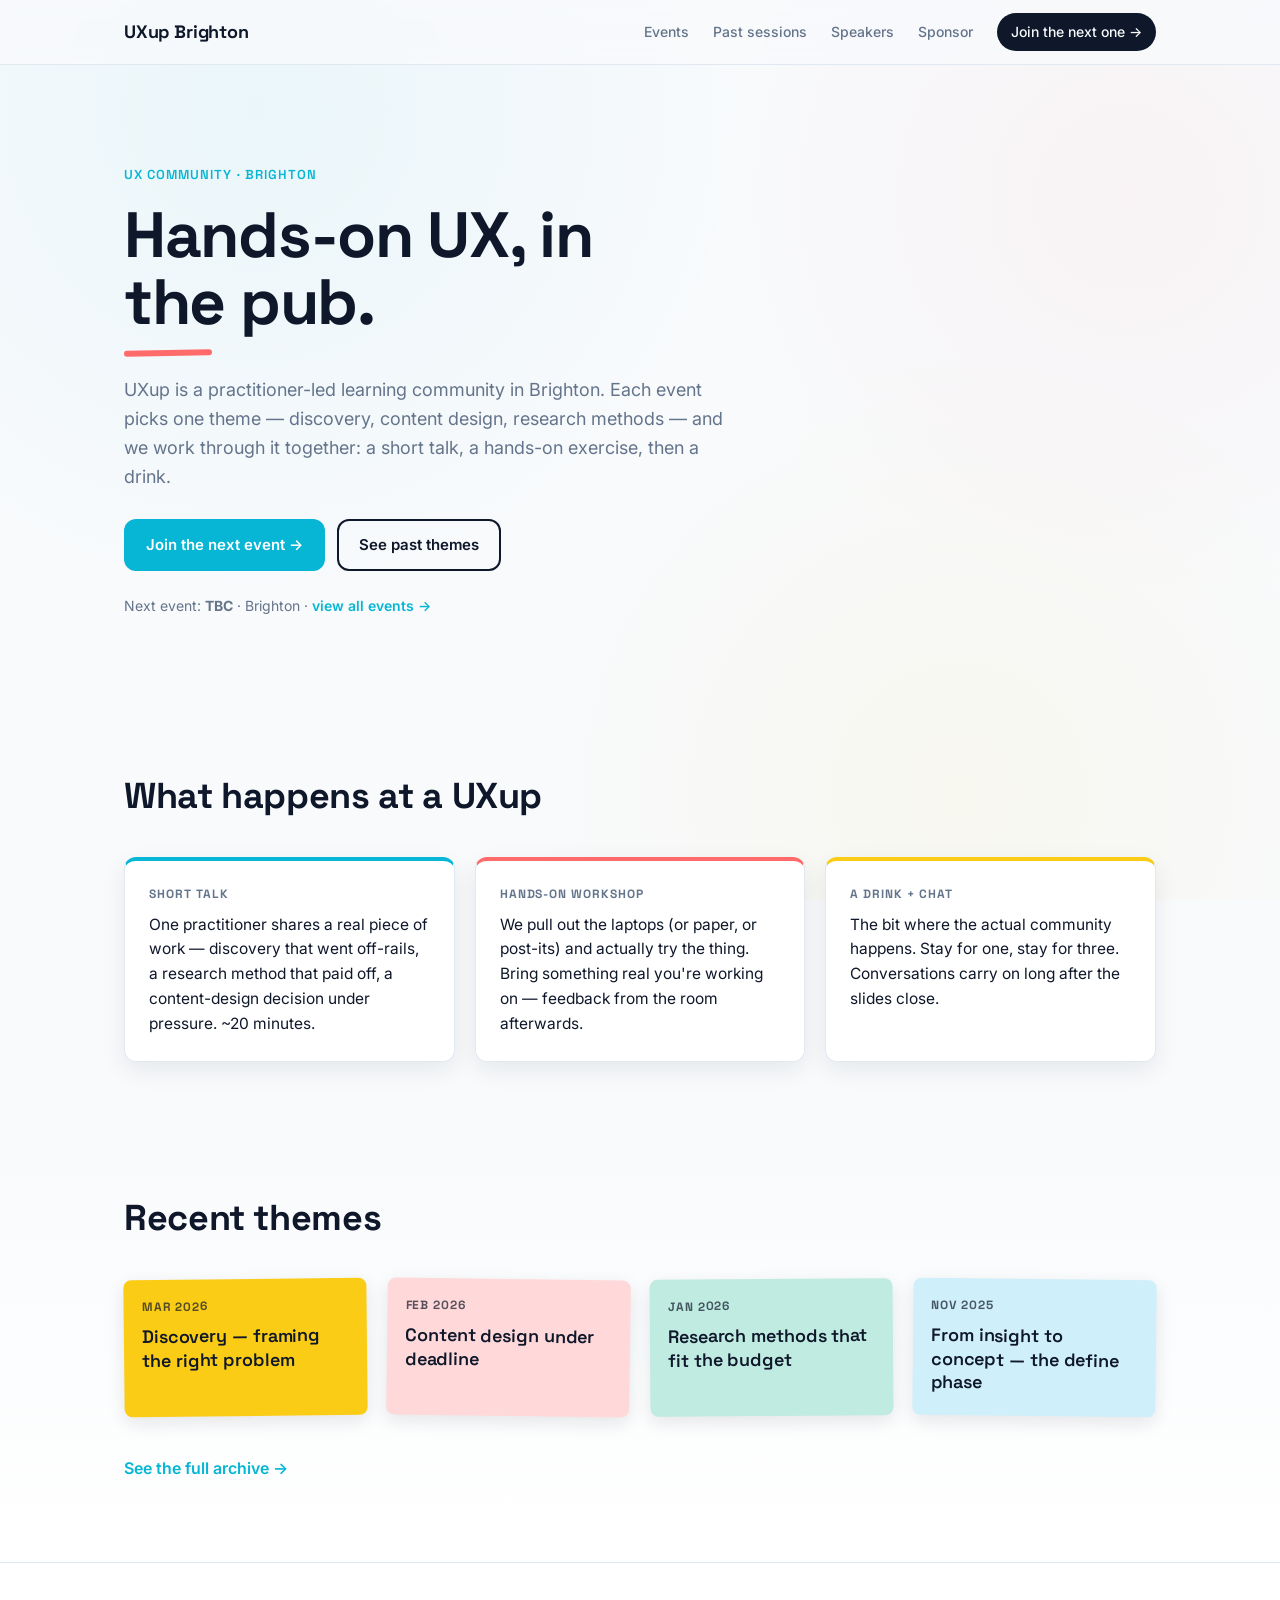
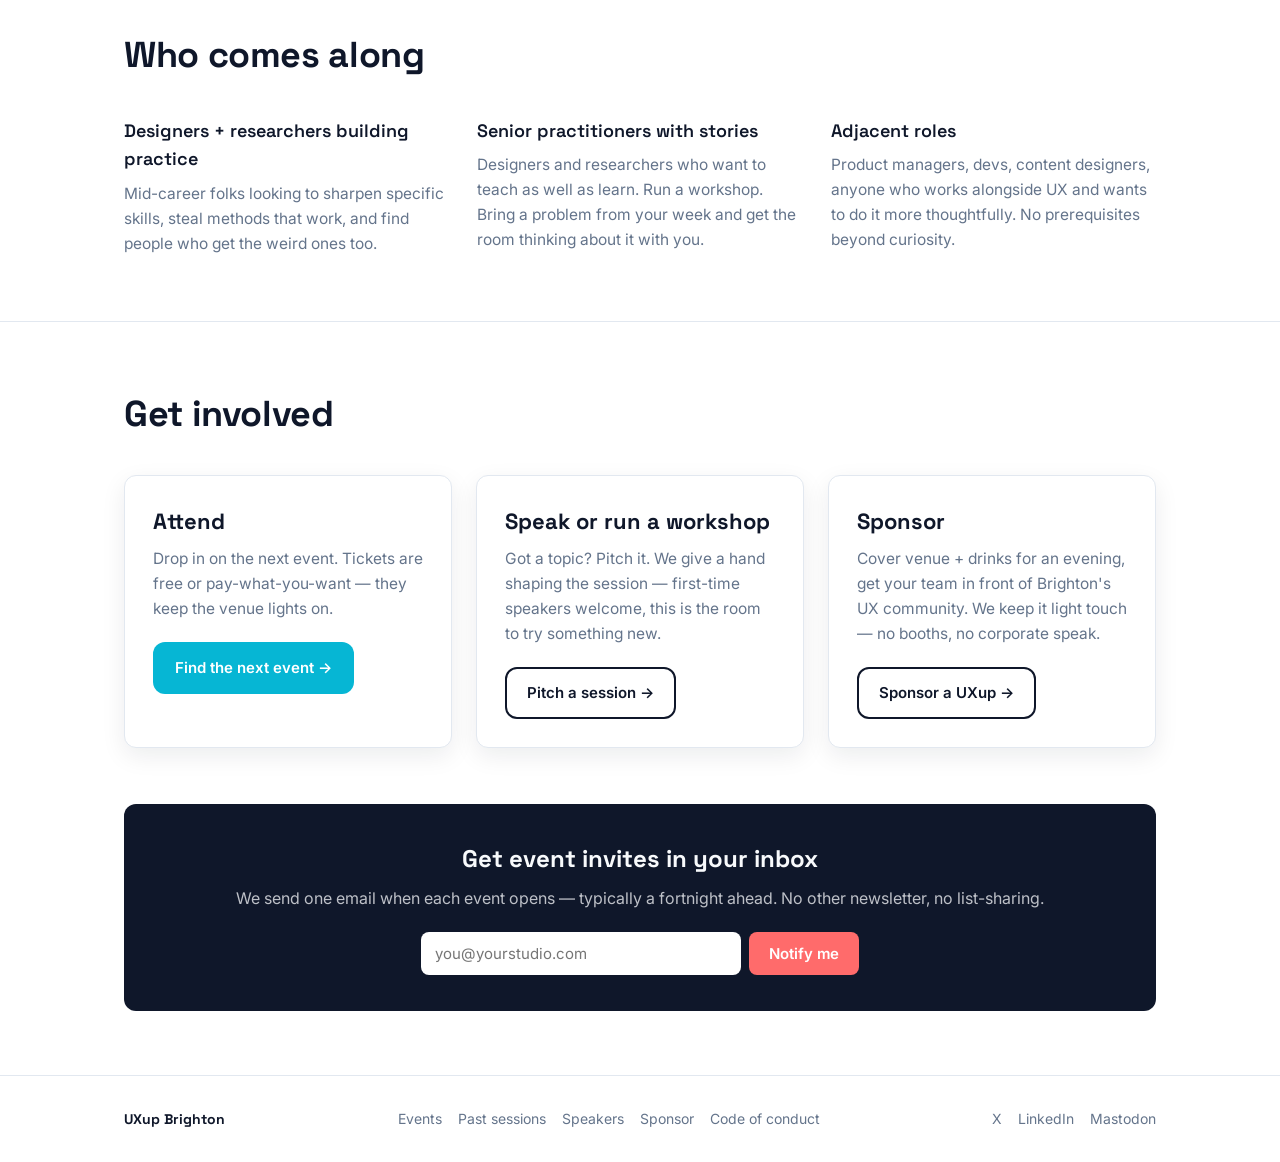
==== index.html @ c81ea47d "initial uxup brighton demo site One-page static site for the 2026-04-30 UX-designers presentation. E" ====
<!DOCTYPE html>
<html lang="en">
  <head>
    <meta charset="UTF-8" />
    <meta name="viewport" content="width=device-width, initial-scale=1.0" />
    <title>UXup Brighton — hands-on UX learning, in the pub</title>
    <meta
      name="description"
      content="UXup Brighton is a practitioner-led UX learning community. Talks, workshops, and a drink — applied skills in a friendly room."
    />
    <meta property="og:title" content="UXup Brighton" />
    <meta
      property="og:description"
      content="Hands-on UX learning community in Brighton — talks, workshops, and a drink."
    />
    <meta property="og:type" content="website" />
    <link rel="stylesheet" href="/styles.css?v=1" />
  </head>
  <body>
    <header class="topbar">
      <div class="container topbar__inner">
        <a class="brand" href="/">
          <span class="brand__name">UXup Brighton</span>
        </a>
        <nav class="topbar__nav">
          <!-- Fake doors: every link goes to a placeholder so we can
               see which ones reviewers click most. -->
          <a href="/events" data-fake-door>Events</a>
          <a href="/past" data-fake-door>Past sessions</a>
          <a href="/speakers" data-fake-door>Speakers</a>
          <a href="/sponsor" data-fake-door>Sponsor</a>
          <a href="#join" class="topbar__cta">Join the next one →</a>
        </nav>
      </div>
    </header>

    <main>
      <!-- Hero -->
      <section class="hero">
        <div class="container">
          <span class="kicker">UX community · Brighton</span>
          <h1 class="hero__title">
            Hands-on UX, in the pub.
          </h1>
          <p class="hero__sub">
            UXup is a practitioner-led learning community in Brighton.
            Each event picks one theme — discovery, content design,
            research methods — and we work through it together: a
            short talk, a hands-on exercise, then a drink.
          </p>
          <div class="hero__cta">
            <a href="#join" class="btn btn--primary">Join the next event →</a>
            <a href="/past" data-fake-door class="btn btn--ghost">See past themes</a>
          </div>
          <p class="hero__meta">
            Next event: <strong>TBC</strong> · Brighton ·
            <a href="/events" data-fake-door>view all events →</a>
          </p>
        </div>
      </section>

      <!-- Format -->
      <section class="section" id="format">
        <div class="container">
          <h2 class="section__title">What happens at a UXup</h2>
          <div class="cards">
            <div class="card">
              <div class="card__label">Short talk</div>
              <p>
                One practitioner shares a real piece of work — discovery
                that went off-rails, a research method that paid off, a
                content-design decision under pressure. ~20 minutes.
              </p>
            </div>
            <div class="card">
              <div class="card__label">Hands-on workshop</div>
              <p>
                We pull out the laptops (or paper, or post-its) and
                actually try the thing. Bring something real you're
                working on — feedback from the room afterwards.
              </p>
            </div>
            <div class="card">
              <div class="card__label">A drink + chat</div>
              <p>
                The bit where the actual community happens. Stay for
                one, stay for three. Conversations carry on long after
                the slides close.
              </p>
            </div>
          </div>
        </div>
      </section>

      <!-- Themes -->
      <section class="section section--themes">
        <div class="container">
          <h2 class="section__title">Recent themes</h2>
          <ul class="themes">
            <li>
              <span class="themes__date">Mar 2026</span>
              <span class="themes__title">Discovery — framing the right problem</span>
            </li>
            <li>
              <span class="themes__date">Feb 2026</span>
              <span class="themes__title">Content design under deadline</span>
            </li>
            <li>
              <span class="themes__date">Jan 2026</span>
              <span class="themes__title">Research methods that fit the budget</span>
            </li>
            <li>
              <span class="themes__date">Nov 2025</span>
              <span class="themes__title">From insight to concept — the define phase</span>
            </li>
          </ul>
          <p>
            <a href="/past" data-fake-door class="link">
              See the full archive →
            </a>
          </p>
        </div>
      </section>

      <!-- Who it's for -->
      <section class="section section--alt">
        <div class="container">
          <h2 class="section__title">Who comes along</h2>
          <div class="audience">
            <div class="audience__col">
              <h3>Designers + researchers building practice</h3>
              <p>
                Mid-career folks looking to sharpen specific skills,
                steal methods that work, and find people who get the
                weird ones too.
              </p>
            </div>
            <div class="audience__col">
              <h3>Senior practitioners with stories</h3>
              <p>
                Designers and researchers who want to teach as well as
                learn. Run a workshop. Bring a problem from your week
                and get the room thinking about it with you.
              </p>
            </div>
            <div class="audience__col">
              <h3>Adjacent roles</h3>
              <p>
                Product managers, devs, content designers, anyone who
                works alongside UX and wants to do it more thoughtfully.
                No prerequisites beyond curiosity.
              </p>
            </div>
          </div>
        </div>
      </section>

      <!-- Get involved -->
      <section class="section section--cta" id="join">
        <div class="container">
          <h2 class="section__title">Get involved</h2>
          <div class="involved">
            <div class="involved__col">
              <h3>Attend</h3>
              <p>
                Drop in on the next event. Tickets are free or
                pay-what-you-want — they keep the venue lights on.
              </p>
              <a href="/events" data-fake-door class="btn btn--primary">
                Find the next event →
              </a>
            </div>
            <div class="involved__col">
              <h3>Speak or run a workshop</h3>
              <p>
                Got a topic? Pitch it. We give a hand shaping the
                session — first-time speakers welcome, this is the
                room to try something new.
              </p>
              <a href="/speakers" data-fake-door class="btn btn--ghost">
                Pitch a session →
              </a>
            </div>
            <div class="involved__col">
              <h3>Sponsor</h3>
              <p>
                Cover venue + drinks for an evening, get your team in
                front of Brighton's UX community. We keep it light
                touch — no booths, no corporate speak.
              </p>
              <a href="/sponsor" data-fake-door class="btn btn--ghost">
                Sponsor a UXup →
              </a>
            </div>
          </div>

          <!-- Newsletter fake-door form -->
          <div class="newsletter">
            <h3>Get event invites in your inbox</h3>
            <p>
              We send one email when each event opens — typically a
              fortnight ahead. No other newsletter, no list-sharing.
            </p>
            <form class="newsletter__form" data-fake-door onsubmit="event.preventDefault(); alert('Thanks — we’ll be in touch when the next event opens.');">
              <input
                type="email"
                required
                placeholder="you@yourstudio.com"
                aria-label="email"
              />
              <button type="submit">Notify me</button>
            </form>
          </div>
        </div>
      </section>
    </main>

    <footer class="footer">
      <div class="container footer__inner">
        <div class="footer__brand">UXup Brighton</div>
        <nav class="footer__nav">
          <a href="/events" data-fake-door>Events</a>
          <a href="/past" data-fake-door>Past sessions</a>
          <a href="/speakers" data-fake-door>Speakers</a>
          <a href="/sponsor" data-fake-door>Sponsor</a>
          <a href="/code-of-conduct" data-fake-door>Code of conduct</a>
        </nav>
        <div class="footer__social">
          <a href="/x" data-fake-door aria-label="X / Twitter">X</a>
          <a href="/linkedin" data-fake-door aria-label="LinkedIn">LinkedIn</a>
          <a href="/mastodon" data-fake-door aria-label="Mastodon">Mastodon</a>
        </div>
      </div>
    </footer>

    <!-- feedbakkr embed.
         data-site-id is a placeholder — swap for the real public_key
         once the UXup site is provisioned in admin.feedbakkr.io.
         data-api-base points at production.

         Tonight's flow: the site is configured in 'gated' launcher
         mode, so the launcher only renders for visitors who arrive via
         the review link the host shares (e.g.
         https://uxup-site.netlify.app/?fbk=1&fbk_group=ux-night-2026-04-30).
         That keeps the launcher invisible to anyone who stumbles onto
         the page later. -->
    <script
      src="/feedbakkr.iife.js"
      data-site-id="REPLACE_WITH_UXUP_SITE_PUBLIC_KEY"
      data-api-base="https://api.feedbakkr.io"
      defer
    ></script>
  </body>
</html>
---- styles.css ----
/* UXup Brighton — visual identity per the brand brief.
   Anchor: hands-on UX learning in a social, local, human environment.
   Style: practical / friendly / Brighton creative / collaborative.
   Reference frame: Miro + Notion + indie-community sites (not SaaS polish). */

@import url("https://fonts.googleapis.com/css2?family=Inter:wght@400;500;600;700&family=Space+Grotesk:wght@500;600;700&display=swap");

:root {
  /* Core */
  --color-text: #0F172A;        /* deep navy — anchor */
  --color-primary: #06B6D4;     /* bright cyan — links, primary CTAs */
  --color-accent: #FF6B6B;      /* coral — highlights, secondary CTA */

  /* Secondary (Brighton + creativity) */
  --color-yellow: #FACC15;      /* sun yellow — workshop / discovery tag */
  --color-mint:   #34D399;      /* soft mint — research / process tag */

  /* Neutrals */
  --color-bg:    #F8FAFC;
  --color-muted: #64748B;
  --color-line:  #E2E8F0;
  --color-card:  #FFFFFF;

  --radius: 12px;
  --radius-sm: 8px;
  --radius-pill: 999px;

  --shadow:    0 8px 24px rgba(15, 23, 42, 0.08);
  --shadow-lg: 0 16px 40px rgba(15, 23, 42, 0.10);

  --font-body:    "Inter", system-ui, -apple-system, "Helvetica Neue", Arial, sans-serif;
  --font-heading: "Space Grotesk", "Inter", system-ui, sans-serif;
}

* { box-sizing: border-box; }
html, body { margin: 0; padding: 0; }

body {
  font-family: var(--font-body);
  font-size: 16px;
  line-height: 1.6;
  color: var(--color-text);
  background: var(--color-bg);
  /* Soft flow-diagram background — extremely subtle, sets the
     "workshop / collaborative" tone without distracting. */
  background-image:
    radial-gradient(circle at 20% 12%, rgba(6, 182, 212, 0.06) 0, transparent 38%),
    radial-gradient(circle at 88% 22%, rgba(255, 107, 107, 0.05) 0, transparent 32%),
    radial-gradient(circle at 75% 88%, rgba(250, 204, 21, 0.05) 0, transparent 36%);
  background-attachment: fixed;
}

a { color: var(--color-primary); text-decoration: none; }
a:hover { text-decoration: underline; }

img { max-width: 100%; display: block; }

.container {
  max-width: 1080px;
  margin: 0 auto;
  padding: 0 24px;
}

/* ---- Topbar ---- */
.topbar {
  border-bottom: 1px solid var(--color-line);
  background: rgba(248, 250, 252, 0.85);
  backdrop-filter: saturate(140%) blur(8px);
  -webkit-backdrop-filter: saturate(140%) blur(8px);
  position: sticky; top: 0; z-index: 50;
}
.topbar__inner {
  display: flex;
  align-items: center;
  justify-content: space-between;
  height: 64px;
}
.brand {
  display: inline-flex;
  align-items: center;
  gap: 10px;
  text-decoration: none;
  color: var(--color-text);
}
.brand__name {
  font-family: var(--font-heading);
  font-weight: 700;
  font-size: 18px;
  letter-spacing: -0.01em;
}
.topbar__nav {
  display: flex;
  align-items: center;
  gap: 24px;
}
.topbar__nav a {
  color: var(--color-muted);
  font-size: 14px;
  font-weight: 500;
}
.topbar__nav a:hover { color: var(--color-text); text-decoration: none; }
.topbar__cta {
  background: var(--color-text);
  color: var(--color-bg) !important;
  padding: 8px 14px;
  border-radius: var(--radius-pill);
  font-weight: 600;
  font-size: 14px;
}
.topbar__cta:hover { color: var(--color-bg); text-decoration: none; opacity: 0.9; }

/* ---- Hero ---- */
.hero {
  padding: 96px 0 72px;
  position: relative;
}
.kicker {
  display: inline-block;
  font-family: var(--font-heading);
  font-size: 13px;
  font-weight: 600;
  color: var(--color-primary);
  text-transform: uppercase;
  letter-spacing: 0.08em;
  margin-bottom: 16px;
}
.hero__title {
  font-family: var(--font-heading);
  font-size: clamp(40px, 6vw, 64px);
  font-weight: 700;
  line-height: 1.05;
  letter-spacing: -0.02em;
  margin: 0 0 20px;
  max-width: 14ch;
}
.hero__title::after {
  /* hand-drawn underline accent on the headline */
  content: "";
  display: block;
  width: 88px;
  height: 6px;
  border-radius: var(--radius-pill);
  background: var(--color-accent);
  margin-top: 14px;
  transform: rotate(-1deg);
}
.hero__sub {
  font-size: 18px;
  color: var(--color-muted);
  max-width: 56ch;
  margin: 0 0 28px;
}
.hero__cta {
  display: flex;
  gap: 12px;
  flex-wrap: wrap;
  margin-bottom: 24px;
}
.hero__meta {
  font-size: 14px;
  color: var(--color-muted);
}
.hero__meta a { font-weight: 600; }

/* ---- Buttons ---- */
.btn {
  display: inline-flex;
  align-items: center;
  gap: 8px;
  font-family: var(--font-body);
  font-weight: 600;
  font-size: 15px;
  padding: 12px 20px;
  border-radius: var(--radius);
  text-decoration: none;
  border: 2px solid transparent;
  transition: transform 0.12s ease, box-shadow 0.12s ease, background 0.12s ease;
  cursor: pointer;
}
.btn:hover { text-decoration: none; transform: translateY(-1px); box-shadow: var(--shadow); }
.btn:active { transform: translateY(0); box-shadow: none; }
.btn--primary {
  background: var(--color-primary);
  color: white;
}
.btn--primary:hover { background: #0891B2; color: white; }
.btn--ghost {
  background: transparent;
  color: var(--color-text);
  border-color: var(--color-text);
}
.btn--ghost:hover { background: var(--color-text); color: var(--color-bg); }

/* ---- Sections ---- */
.section {
  padding: 64px 0;
}
.section--alt {
  background: white;
  border-top: 1px solid var(--color-line);
  border-bottom: 1px solid var(--color-line);
}
.section--themes {
  background: linear-gradient(180deg, var(--color-bg) 0%, white 100%);
}
.section--cta {
  background: white;
}
.section__title {
  font-family: var(--font-heading);
  font-size: clamp(28px, 3.5vw, 36px);
  font-weight: 700;
  letter-spacing: -0.01em;
  margin: 0 0 32px;
}

/* ---- Cards row ("What happens at a UXup") ---- */
.cards {
  display: grid;
  grid-template-columns: repeat(auto-fit, minmax(260px, 1fr));
  gap: 20px;
}
.card {
  background: var(--color-card);
  border: 1px solid var(--color-line);
  border-top: 4px solid var(--color-primary);
  border-radius: var(--radius);
  padding: 24px;
  box-shadow: var(--shadow);
  transition: transform 0.12s ease, box-shadow 0.12s ease;
}
.card:hover { transform: translateY(-2px); box-shadow: var(--shadow-lg); }
.card:nth-child(2) { border-top-color: var(--color-accent); }
.card:nth-child(3) { border-top-color: var(--color-yellow); }
.card__label {
  font-family: var(--font-heading);
  font-size: 12px;
  font-weight: 700;
  text-transform: uppercase;
  letter-spacing: 0.08em;
  color: var(--color-muted);
  margin-bottom: 8px;
}
.card p {
  margin: 0;
  font-size: 15.5px;
  line-height: 1.6;
}

/* ---- Themes — sticky-note motif ---- */
.themes {
  list-style: none;
  padding: 0;
  margin: 0;
  display: grid;
  grid-template-columns: repeat(auto-fit, minmax(240px, 1fr));
  gap: 20px;
}
.themes li {
  background: var(--color-yellow);
  border-radius: var(--radius-sm);
  padding: 18px 18px 22px;
  box-shadow: 0 6px 18px rgba(15, 23, 42, 0.10);
  transform: rotate(-0.6deg);
  transition: transform 0.18s ease;
  display: flex;
  flex-direction: column;
  gap: 8px;
}
.themes li:nth-child(2) { background: #FFD9D9; transform: rotate(0.8deg); }   /* coral wash */
.themes li:nth-child(3) { background: #BFEBE0; transform: rotate(-0.4deg); }  /* mint wash */
.themes li:nth-child(4) { background: #CFEFFA; transform: rotate(0.6deg); }   /* cyan wash */
.themes li:hover { transform: rotate(0) translateY(-2px); }
.themes__date {
  font-family: var(--font-heading);
  font-size: 12px;
  font-weight: 700;
  text-transform: uppercase;
  letter-spacing: 0.08em;
  color: var(--color-text);
  opacity: 0.7;
}
.themes__title {
  font-family: var(--font-heading);
  font-size: 18px;
  font-weight: 600;
  letter-spacing: -0.005em;
  line-height: 1.3;
}

.link {
  font-weight: 600;
  color: var(--color-primary);
  display: inline-block;
  margin-top: 24px;
}

/* ---- Audience columns ---- */
.audience {
  display: grid;
  grid-template-columns: repeat(auto-fit, minmax(260px, 1fr));
  gap: 28px;
}
.audience__col h3 {
  font-family: var(--font-heading);
  font-size: 18px;
  font-weight: 600;
  margin: 0 0 8px;
}
.audience__col p {
  margin: 0;
  font-size: 15.5px;
  color: var(--color-muted);
}

/* ---- Get involved ---- */
.involved {
  display: grid;
  grid-template-columns: repeat(auto-fit, minmax(260px, 1fr));
  gap: 24px;
  margin-bottom: 56px;
}
.involved__col {
  background: var(--color-card);
  border: 1px solid var(--color-line);
  border-radius: var(--radius);
  padding: 28px;
  box-shadow: var(--shadow);
}
.involved__col h3 {
  font-family: var(--font-heading);
  font-size: 22px;
  margin: 0 0 8px;
}
.involved__col p {
  font-size: 15.5px;
  color: var(--color-muted);
  margin: 0 0 20px;
}

/* ---- Newsletter (fake-door form) ---- */
.newsletter {
  background: var(--color-text);
  color: var(--color-bg);
  border-radius: var(--radius);
  padding: 36px 32px;
  text-align: center;
}
.newsletter h3 {
  font-family: var(--font-heading);
  font-size: 24px;
  margin: 0 0 8px;
}
.newsletter p {
  margin: 0 0 20px;
  color: rgba(248, 250, 252, 0.75);
}
.newsletter__form {
  display: flex;
  gap: 8px;
  justify-content: center;
  flex-wrap: wrap;
}
.newsletter__form input[type="email"] {
  flex: 1;
  max-width: 320px;
  font-family: var(--font-body);
  font-size: 15px;
  padding: 12px 14px;
  border-radius: var(--radius-sm);
  border: 0;
}
.newsletter__form button {
  font-family: var(--font-body);
  font-weight: 600;
  font-size: 15px;
  padding: 12px 20px;
  border-radius: var(--radius-sm);
  border: 0;
  background: var(--color-accent);
  color: white;
  cursor: pointer;
}
.newsletter__form button:hover { background: #ef4444; }

/* ---- Footer ---- */
.footer {
  border-top: 1px solid var(--color-line);
  padding: 32px 0;
  background: white;
}
.footer__inner {
  display: flex;
  flex-wrap: wrap;
  align-items: center;
  justify-content: space-between;
  gap: 16px;
  font-size: 14px;
  color: var(--color-muted);
}
.footer__brand {
  font-family: var(--font-heading);
  font-weight: 700;
  color: var(--color-text);
}
.footer__nav, .footer__social {
  display: flex;
  gap: 16px;
  flex-wrap: wrap;
}
.footer__nav a, .footer__social a {
  color: var(--color-muted);
}
.footer__nav a:hover, .footer__social a:hover {
  color: var(--color-text);
  text-decoration: none;
}

/* ---- Mobile tightening ---- */
@media (max-width: 640px) {
  .topbar__nav { gap: 12px; }
  .topbar__nav a:not(.topbar__cta) { display: none; }
  .hero { padding: 56px 0 48px; }
  .section { padding: 48px 0; }
}
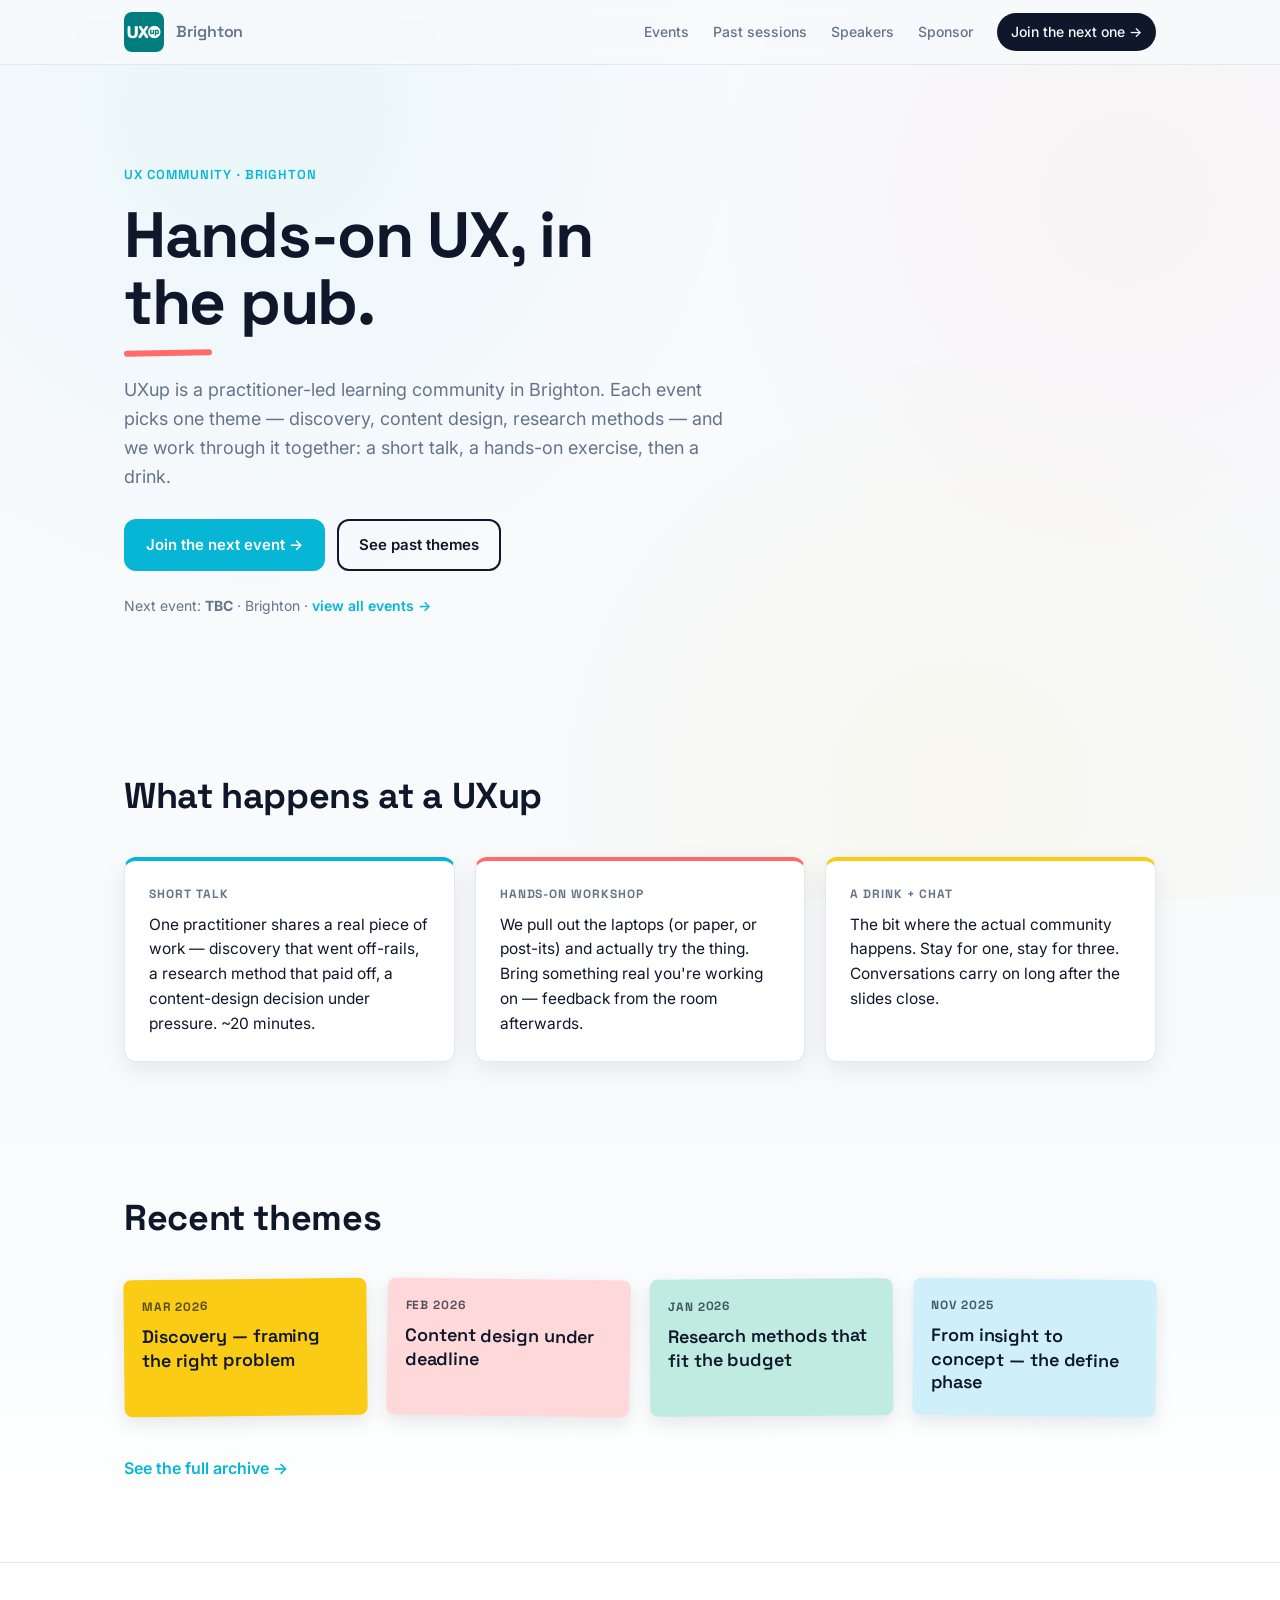
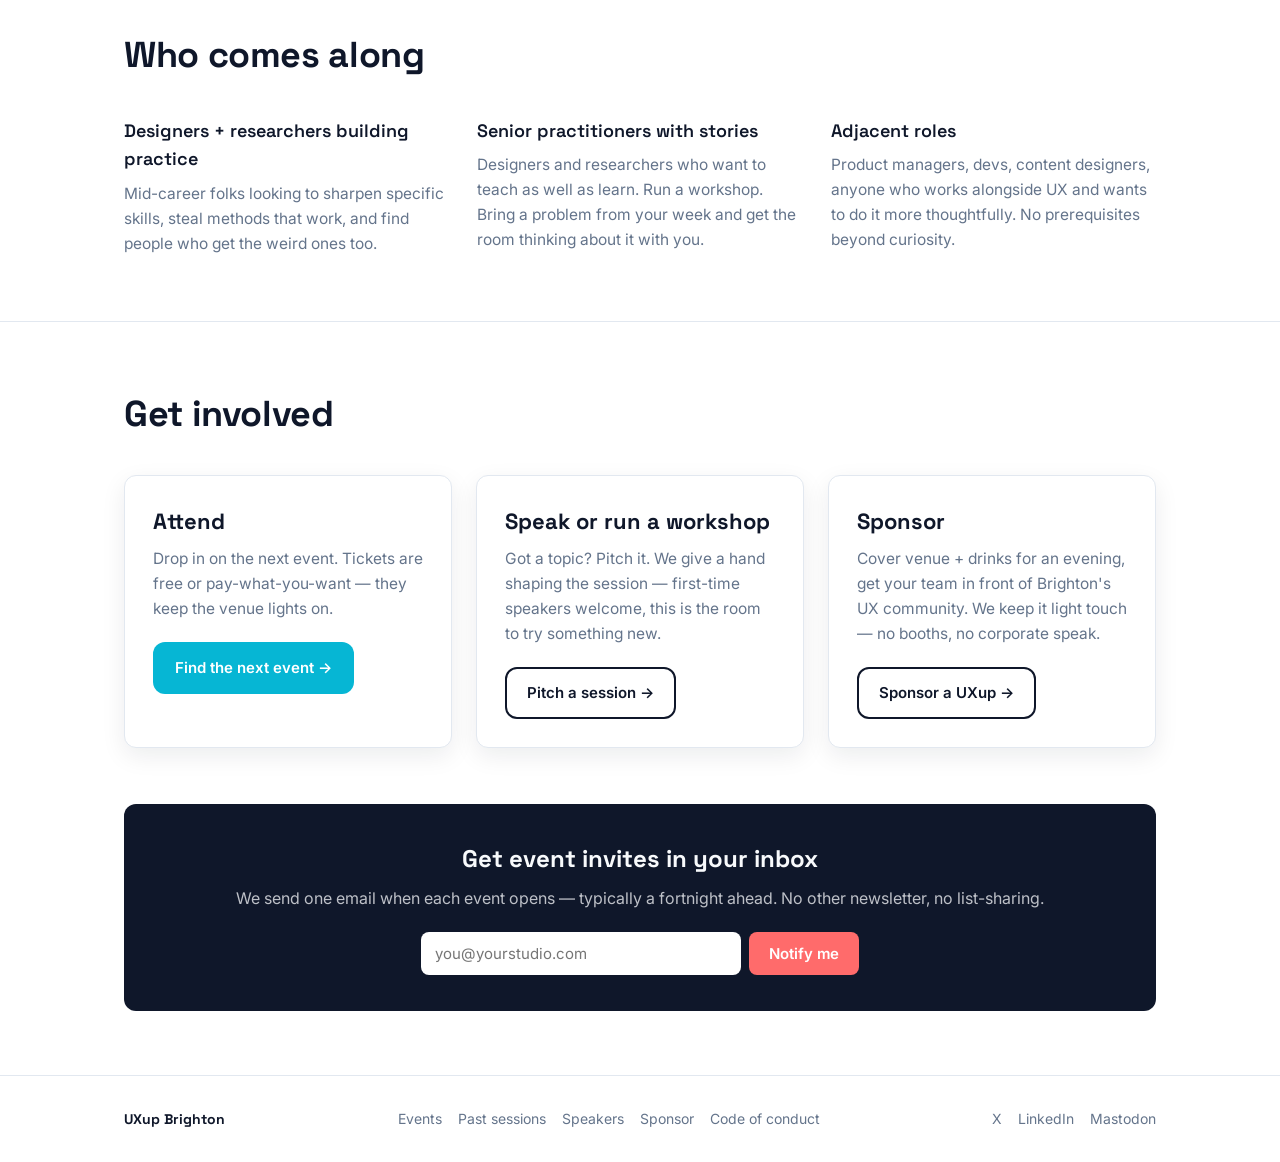
==== commit 72fae7fa: "wire UXup logo + real feedbakkr public key Brand mark on every page is now the UXup wordmark image w" ====
--- a/index.html
+++ b/index.html
@@ -14,13 +14,22 @@
       content="Hands-on UX learning community in Brighton — talks, workshops, and a drink."
     />
     <meta property="og:type" content="website" />
-    <link rel="stylesheet" href="/styles.css?v=1" />
+    <link rel="icon" href="/UXup-scaled.jpg" />
+    <link rel="apple-touch-icon" href="/UXup-scaled.jpg" />
+    <link rel="stylesheet" href="/styles.css?v=2" />
   </head>
   <body>
     <header class="topbar">
       <div class="container topbar__inner">
         <a class="brand" href="/">
-          <span class="brand__name">UXup Brighton</span>
+          <img
+            class="brand__logo"
+            src="/UXup-scaled.jpg"
+            alt="UXup"
+            width="40"
+            height="40"
+          />
+          <span class="brand__suffix">Brighton</span>
         </a>
         <nav class="topbar__nav">
           <!-- Fake doors: every link goes to a placeholder so we can
@@ -246,7 +255,7 @@
          the page later. -->
     <script
       src="/feedbakkr.iife.js"
-      data-site-id="REPLACE_WITH_UXUP_SITE_PUBLIC_KEY"
+      data-site-id="fbk_pk_95aeb925a7aa83a1581aa6ad6398875c"
       data-api-base="https://api.feedbakkr.io"
       defer
     ></script>
--- a/styles.css
+++ b/styles.css
@@ -78,15 +78,25 @@
 .brand {
   display: inline-flex;
   align-items: center;
-  gap: 10px;
+  gap: 12px;
   text-decoration: none;
   color: var(--color-text);
 }
-.brand__name {
-  font-family: var(--font-heading);
-  font-weight: 700;
-  font-size: 18px;
-  letter-spacing: -0.01em;
+.brand__logo {
+  height: 40px;
+  width: 40px;
+  border-radius: var(--radius-sm);
+  display: block;
+}
+.brand__suffix {
+  font-family: var(--font-heading);
+  font-weight: 600;
+  font-size: 16px;
+  color: var(--color-muted);
+  letter-spacing: -0.005em;
+}
+@media (max-width: 480px) {
+  .brand__suffix { display: none; }
 }
 .topbar__nav {
   display: flex;
